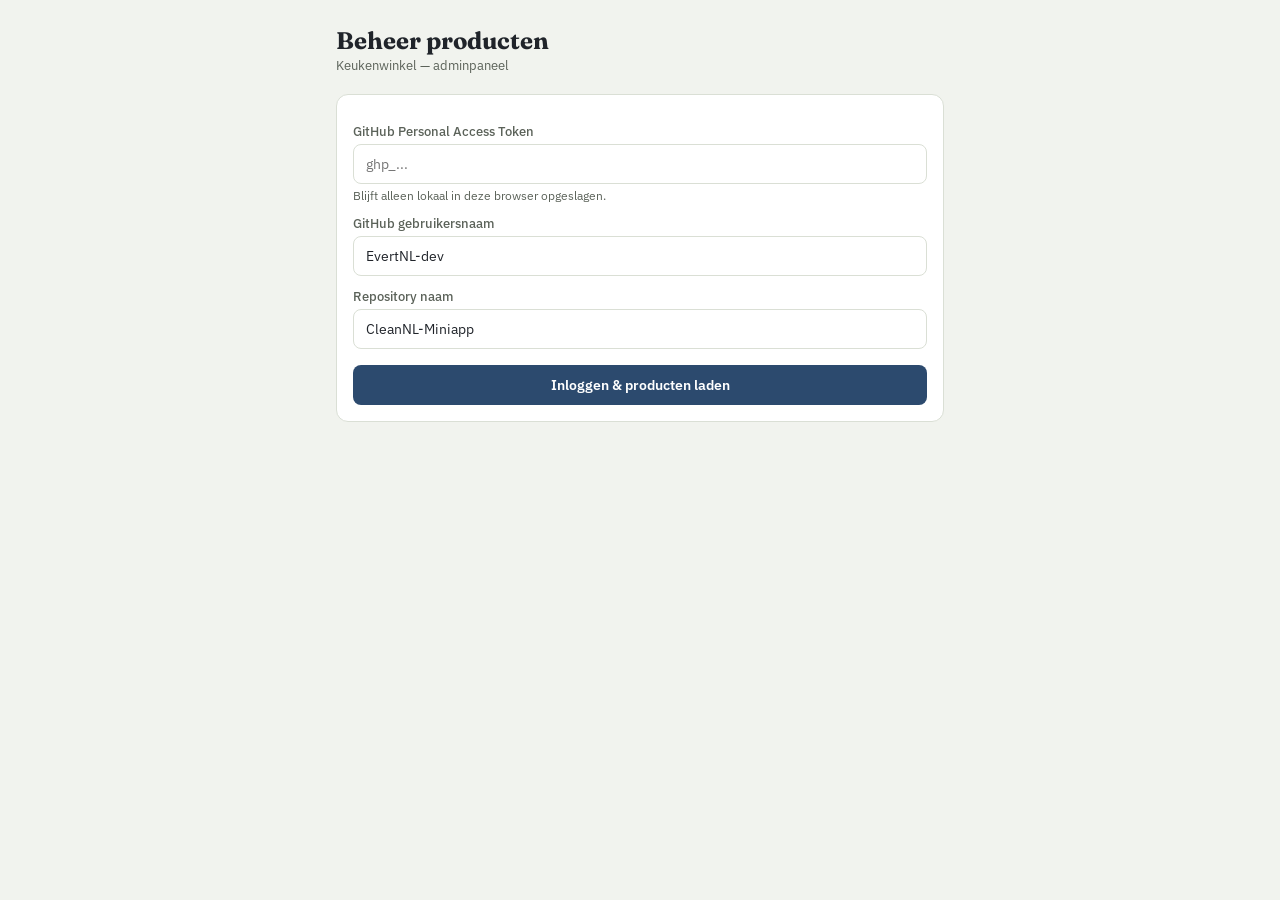
==== admin.html @ 68d15c8e "Add files via upload" ====
<!DOCTYPE html>
<html lang="nl">
<head>
<meta charset="UTF-8">
<meta name="viewport" content="width=device-width, initial-scale=1.0">
<title>Beheer — Keukenwinkel</title>
<link rel="preconnect" href="https://fonts.googleapis.com">
<link href="https://fonts.googleapis.com/css2?family=Fraunces:opsz,wght@9..144,600;9..144,700&family=IBM+Plex+Sans:wght@400;500;600&family=IBM+Plex+Mono:wght@500&display=swap" rel="stylesheet">
<style>
  :root {
    --bg: #F1F3EE; --card: #FFFFFF; --ink: #20242A; --ink-soft: #5B6259;
    --delft: #2C4A6E; --delft-light: #4C6D91; --copper: #A8672E; --hairline: #DADFD5;
    --red: #B23A3A;
  }
  * { box-sizing: border-box; }
  body {
    margin: 0; background: var(--bg); color: var(--ink);
    font-family: 'IBM Plex Sans', sans-serif; padding: 20px 16px 60px;
    max-width: 640px; margin-inline: auto;
  }
  h1 {
    font-family: 'Fraunces', serif; font-weight: 700; font-size: 24px; margin: 6px 0 2px;
  }
  .sub { color: var(--ink-soft); font-size: 13px; margin: 0 0 20px; }
  label { display: block; font-size: 12.5px; font-weight: 500; color: var(--ink-soft); margin: 12px 0 5px; }
  input, textarea, select {
    width: 100%; padding: 10px 12px; border: 1px solid var(--hairline); border-radius: 8px;
    font-family: 'IBM Plex Sans', sans-serif; font-size: 14px; background: #fff; color: var(--ink);
  }
  textarea { resize: vertical; min-height: 50px; }
  button {
    font-family: 'IBM Plex Sans', sans-serif; font-weight: 600; font-size: 14px;
    padding: 11px 18px; border-radius: 8px; border: none; cursor: pointer;
  }
  .btn-primary { background: var(--delft); color: #fff; }
  .btn-primary:disabled { background: #A9B4BE; cursor: not-allowed; }
  .btn-ghost { background: transparent; color: var(--delft); border: 1px solid var(--hairline); }
  .btn-danger { background: transparent; color: var(--red); border: 1px solid #E9CACA; }
  .card {
    background: var(--card); border: 1px solid var(--hairline); border-radius: 12px;
    padding: 16px; margin-bottom: 14px;
  }
  .row { display: flex; gap: 10px; }
  .row > * { flex: 1; }
  .cat-header {
    display: flex; justify-content: space-between; align-items: center;
    margin: 26px 0 10px;
  }
  .cat-header h2 {
    font-family: 'Fraunces', serif; font-weight: 600; font-size: 17px; margin: 0;
  }
  .product-row {
    display: flex; gap: 10px; align-items: flex-start; padding: 12px 0;
    border-top: 1px solid var(--hairline);
  }
  .product-row:first-of-type { border-top: none; }
  .product-row img {
    width: 52px; height: 52px; border-radius: 8px; object-fit: cover; background: var(--bg); flex-shrink: 0;
  }
  .product-fields { flex: 1; display: flex; flex-direction: column; gap: 6px; }
  .product-fields .row2 { display: flex; gap: 6px; }
  .status {
    position: fixed; bottom: 0; left: 0; right: 0; padding: 12px 16px;
    font-size: 13px; text-align: center; font-weight: 500;
  }
  .status.ok { background: #E4EEE1; color: #2E5A2A; }
  .status.err { background: #F6E3E3; color: var(--red); }
  .status.busy { background: #EFEBE0; color: var(--copper); }
  #loginScreen, #panel { display: none; }
  .hint { font-size: 12px; color: var(--ink-soft); margin-top: 4px; }
  .toolbar { display: flex; gap: 8px; margin-top: 20px; }
  .price-input { font-family: 'IBM Plex Mono', monospace; }
</style>
</head>
<body>

<h1>Beheer producten</h1>
<p class="sub">Keukenwinkel — adminpaneel</p>

<div id="loginScreen">
  <div class="card">
    <label for="token">GitHub Personal Access Token</label>
    <input type="password" id="token" placeholder="ghp_...">
    <p class="hint">Blijft alleen lokaal in deze browser opgeslagen.</p>

    <label for="owner">GitHub gebruikersnaam</label>
    <input type="text" id="owner" value="EvertNL-dev">

    <label for="repo">Repository naam</label>
    <input type="text" id="repo" value="CleanNL-Miniapp">

    <button class="btn-primary" style="margin-top:16px; width:100%;" onclick="loadData()">Inloggen &amp; producten laden</button>
  </div>
</div>

<div id="panel">
  <div id="categories"></div>

  <div class="toolbar">
    <button class="btn-ghost" onclick="addCategory()">+ Nieuwe categorie</button>
  </div>

  <div class="toolbar">
    <button class="btn-primary" id="saveBtn" onclick="saveData()">Wijzigingen opslaan</button>
    <button class="btn-ghost" onclick="logout()">Uitloggen</button>
  </div>
</div>

<div id="status"></div>

<script>
  let data = null;
  let sha = null;

  function creds() {
    return {
      token: sessionStorage.getItem('gh_token'),
      owner: sessionStorage.getItem('gh_owner'),
      repo: sessionStorage.getItem('gh_repo'),
    };
  }

  function setStatus(msg, type) {
    const el = document.getElementById('status');
    el.textContent = msg;
    el.className = 'status ' + (type || '');
    if (type === 'ok') setTimeout(() => { el.textContent = ''; el.className = 'status'; }, 3000);
  }

  async function loadData() {
    const token = document.getElementById('token').value.trim();
    const owner = document.getElementById('owner').value.trim();
    const repo = document.getElementById('repo').value.trim();
    if (!token || !owner || !repo) { setStatus('Vul alle velden in.', 'err'); return; }

    sessionStorage.setItem('gh_token', token);
    sessionStorage.setItem('gh_owner', owner);
    sessionStorage.setItem('gh_repo', repo);

    setStatus('Producten laden…', 'busy');
    try {
      const res = await fetch(`https://api.github.com/repos/${owner}/${repo}/contents/products.json`, {
        headers: { Authorization: `token ${token}` }
      });
      if (!res.ok) throw new Error(res.status === 404 ? 'products.json niet gevonden in deze repository.' : 'Kon niet inloggen — controleer je token en repogegevens.');
      const json = await res.json();
      sha = json.sha;
      data = JSON.parse(decodeURIComponent(escape(atob(json.content))));
      document.getElementById('loginScreen').style.display = 'none';
      document.getElementById('panel').style.display = 'block';
      renderCategories();
      setStatus('Producten geladen.', 'ok');
    } catch (e) {
      setStatus(e.message, 'err');
    }
  }

  function logout() {
    sessionStorage.clear();
    location.reload();
  }

  function renderCategories() {
    const wrap = document.getElementById('categories');
    wrap.innerHTML = data.categorieen.map((cat, ci) => `
      <div class="cat-header">
        <h2><input type="text" value="${escapeAttr(cat.naam)}" oninput="data.categorieen[${ci}].naam=this.value" style="border:none;background:transparent;font:inherit;padding:0;width:auto;max-width:60vw;"></h2>
        <button class="btn-danger" onclick="removeCategory(${ci})">Verwijder categorie</button>
      </div>
      <div class="card">
        ${cat.producten.map((p, pi) => productRow(p, ci, pi)).join('') || '<p class="hint">Nog geen producten in deze categorie.</p>'}
        <button class="btn-ghost" style="margin-top:10px;" onclick="addProduct(${ci})">+ Product toevoegen</button>
      </div>
    `).join('');
  }

  function productRow(p, ci, pi) {
    return `
      <div class="product-row">
        <img src="${p.afbeelding || ''}" onerror="this.style.opacity=0.2">
        <div class="product-fields">
          <input type="text" value="${escapeAttr(p.naam)}" placeholder="Productnaam"
            oninput="data.categorieen[${ci}].producten[${pi}].naam=this.value">
          <textarea placeholder="Beschrijving" rows="2"
            oninput="data.categorieen[${ci}].producten[${pi}].beschrijving=this.value">${p.beschrijving || ''}</textarea>
          <div class="row2">
            <input class="price-input" type="number" step="0.01" value="${p.prijs}" placeholder="Prijs" style="max-width:110px;"
              oninput="data.categorieen[${ci}].producten[${pi}].prijs=parseFloat(this.value)||0">
            <input type="text" value="${escapeAttr(p.afbeelding || '')}" placeholder="Afbeelding URL"
              oninput="data.categorieen[${ci}].producten[${pi}].afbeelding=this.value; this.previousElementSibling; refreshThumb(this)">
          </div>
        </div>
        <button class="btn-danger" style="align-self:flex-start;" onclick="removeProduct(${ci},${pi})">✕</button>
      </div>`;
  }

  function refreshThumb(input) {
    const img = input.closest('.product-row').querySelector('img');
    img.src = input.value;
    img.style.opacity = 1;
  }

  function escapeAttr(s) {
    return (s || '').replace(/&/g, '&amp;').replace(/"/g, '&quot;');
  }

  function addCategory() {
    const naam = prompt('Naam van de nieuwe categorie:');
    if (!naam) return;
    data.categorieen.push({
      id: 'cat_' + Date.now(),
      naam,
      producten: []
    });
    renderCategories();
  }

  function removeCategory(ci) {
    if (!confirm('Deze categorie en alle producten erin verwijderen?')) return;
    data.categorieen.splice(ci, 1);
    renderCategories();
  }

  function addProduct(ci) {
    data.categorieen[ci].producten.push({
      id: 'p_' + Date.now(),
      naam: 'Nieuw product',
      beschrijving: '',
      prijs: 0,
      afbeelding: ''
    });
    renderCategories();
  }

  function removeProduct(ci, pi) {
    if (!confirm('Dit product verwijderen?')) return;
    data.categorieen[ci].producten.splice(pi, 1);
    renderCategories();
  }

  async function saveData() {
    const { token, owner, repo } = creds();
    const btn = document.getElementById('saveBtn');
    btn.disabled = true;
    setStatus('Opslaan…', 'busy');
    try {
      const content = btoa(unescape(encodeURIComponent(JSON.stringify(data, null, 2))));
      const res = await fetch(`https://api.github.com/repos/${owner}/${repo}/contents/products.json`, {
        method: 'PUT',
        headers: { Authorization: `token ${token}`, 'Content-Type': 'application/json' },
        body: JSON.stringify({
          message: 'Producten bijgewerkt via adminpaneel',
          content,
          sha,
        })
      });
      if (!res.ok) throw new Error('Opslaan mislukt — controleer je token-rechten.');
      const json = await res.json();
      sha = json.content.sha;
      setStatus('Opgeslagen! De site werkt dit binnen een minuut bij.', 'ok');
    } catch (e) {
      setStatus(e.message, 'err');
    } finally {
      btn.disabled = false;
    }
  }

  // Auto-login if we already have credentials this session
  (function init() {
    const { token, owner, repo } = creds();
    if (token && owner && repo) {
      document.getElementById('token').value = token;
      document.getElementById('owner').value = owner;
      document.getElementById('repo').value = repo;
      loadData();
    } else {
      document.getElementById('loginScreen').style.display = 'block';
    }
  })();
</script>

</body>
</html>
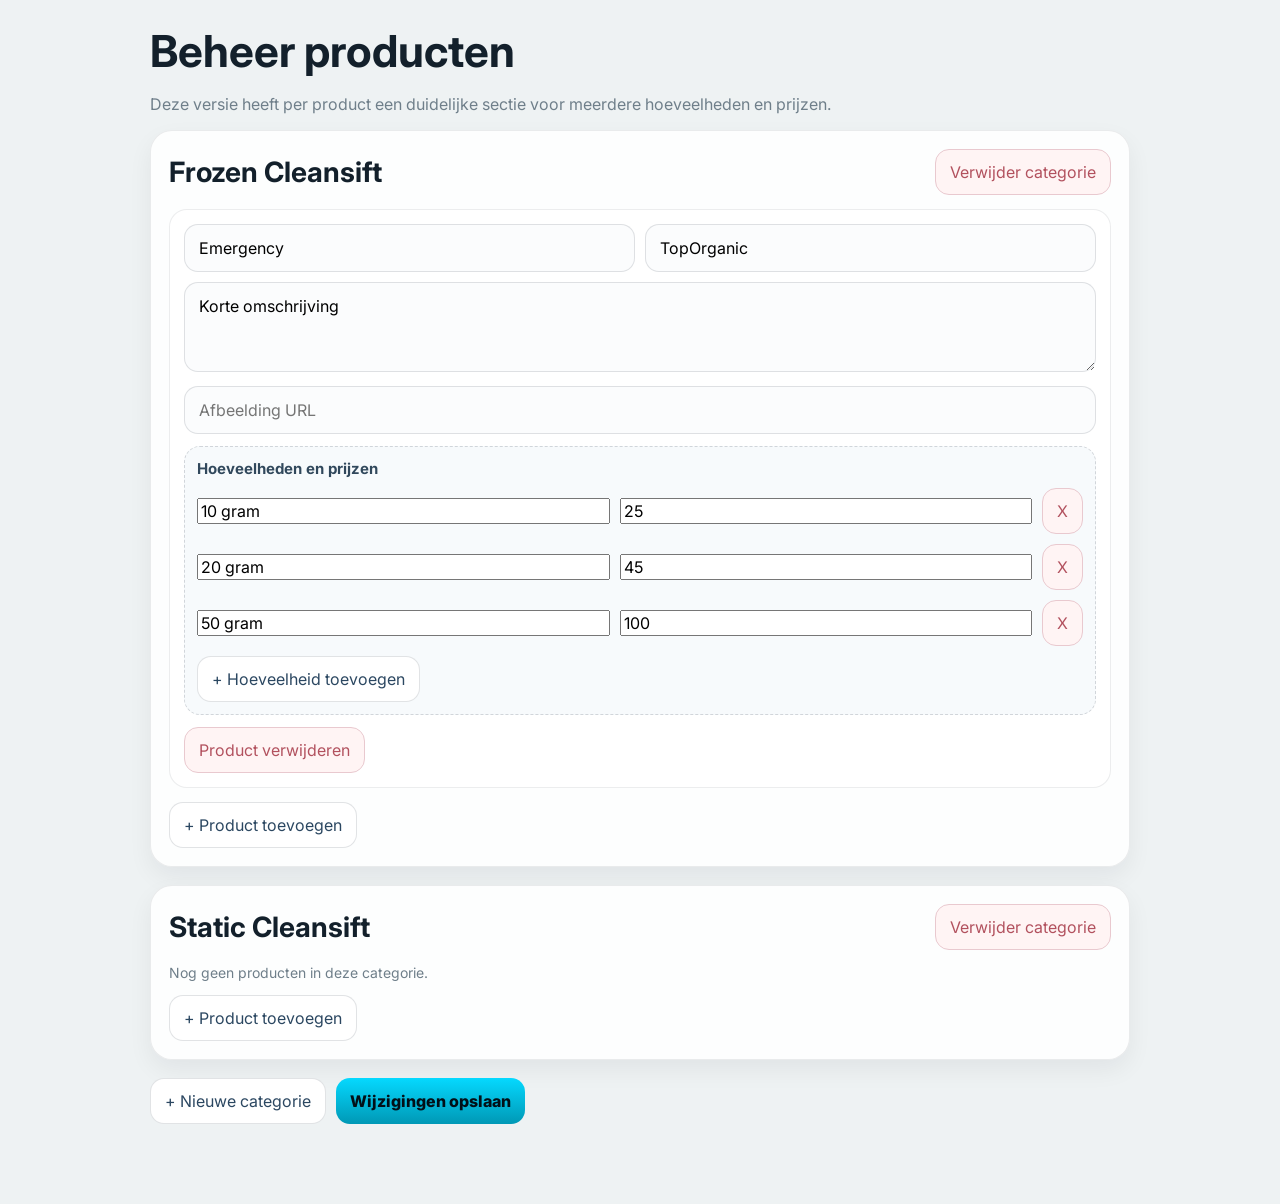
==== commit 174347ac: "Add files via upload" ====
--- a/admin.html
+++ b/admin.html
@@ -1,283 +1 @@
-<!DOCTYPE html>
-<html lang="nl">
-<head>
-<meta charset="UTF-8">
-<meta name="viewport" content="width=device-width, initial-scale=1.0">
-<title>Beheer — Keukenwinkel</title>
-<link rel="preconnect" href="https://fonts.googleapis.com">
-<link href="https://fonts.googleapis.com/css2?family=Fraunces:opsz,wght@9..144,600;9..144,700&family=IBM+Plex+Sans:wght@400;500;600&family=IBM+Plex+Mono:wght@500&display=swap" rel="stylesheet">
-<style>
-  :root {
-    --bg: #F1F3EE; --card: #FFFFFF; --ink: #20242A; --ink-soft: #5B6259;
-    --delft: #2C4A6E; --delft-light: #4C6D91; --copper: #A8672E; --hairline: #DADFD5;
-    --red: #B23A3A;
-  }
-  * { box-sizing: border-box; }
-  body {
-    margin: 0; background: var(--bg); color: var(--ink);
-    font-family: 'IBM Plex Sans', sans-serif; padding: 20px 16px 60px;
-    max-width: 640px; margin-inline: auto;
-  }
-  h1 {
-    font-family: 'Fraunces', serif; font-weight: 700; font-size: 24px; margin: 6px 0 2px;
-  }
-  .sub { color: var(--ink-soft); font-size: 13px; margin: 0 0 20px; }
-  label { display: block; font-size: 12.5px; font-weight: 500; color: var(--ink-soft); margin: 12px 0 5px; }
-  input, textarea, select {
-    width: 100%; padding: 10px 12px; border: 1px solid var(--hairline); border-radius: 8px;
-    font-family: 'IBM Plex Sans', sans-serif; font-size: 14px; background: #fff; color: var(--ink);
-  }
-  textarea { resize: vertical; min-height: 50px; }
-  button {
-    font-family: 'IBM Plex Sans', sans-serif; font-weight: 600; font-size: 14px;
-    padding: 11px 18px; border-radius: 8px; border: none; cursor: pointer;
-  }
-  .btn-primary { background: var(--delft); color: #fff; }
-  .btn-primary:disabled { background: #A9B4BE; cursor: not-allowed; }
-  .btn-ghost { background: transparent; color: var(--delft); border: 1px solid var(--hairline); }
-  .btn-danger { background: transparent; color: var(--red); border: 1px solid #E9CACA; }
-  .card {
-    background: var(--card); border: 1px solid var(--hairline); border-radius: 12px;
-    padding: 16px; margin-bottom: 14px;
-  }
-  .row { display: flex; gap: 10px; }
-  .row > * { flex: 1; }
-  .cat-header {
-    display: flex; justify-content: space-between; align-items: center;
-    margin: 26px 0 10px;
-  }
-  .cat-header h2 {
-    font-family: 'Fraunces', serif; font-weight: 600; font-size: 17px; margin: 0;
-  }
-  .product-row {
-    display: flex; gap: 10px; align-items: flex-start; padding: 12px 0;
-    border-top: 1px solid var(--hairline);
-  }
-  .product-row:first-of-type { border-top: none; }
-  .product-row img {
-    width: 52px; height: 52px; border-radius: 8px; object-fit: cover; background: var(--bg); flex-shrink: 0;
-  }
-  .product-fields { flex: 1; display: flex; flex-direction: column; gap: 6px; }
-  .product-fields .row2 { display: flex; gap: 6px; }
-  .status {
-    position: fixed; bottom: 0; left: 0; right: 0; padding: 12px 16px;
-    font-size: 13px; text-align: center; font-weight: 500;
-  }
-  .status.ok { background: #E4EEE1; color: #2E5A2A; }
-  .status.err { background: #F6E3E3; color: var(--red); }
-  .status.busy { background: #EFEBE0; color: var(--copper); }
-  #loginScreen, #panel { display: none; }
-  .hint { font-size: 12px; color: var(--ink-soft); margin-top: 4px; }
-  .toolbar { display: flex; gap: 8px; margin-top: 20px; }
-  .price-input { font-family: 'IBM Plex Mono', monospace; }
-</style>
-</head>
-<body>
-
-<h1>Beheer producten</h1>
-<p class="sub">Keukenwinkel — adminpaneel</p>
-
-<div id="loginScreen">
-  <div class="card">
-    <label for="token">GitHub Personal Access Token</label>
-    <input type="password" id="token" placeholder="ghp_...">
-    <p class="hint">Blijft alleen lokaal in deze browser opgeslagen.</p>
-
-    <label for="owner">GitHub gebruikersnaam</label>
-    <input type="text" id="owner" value="EvertNL-dev">
-
-    <label for="repo">Repository naam</label>
-    <input type="text" id="repo" value="CleanNL-Miniapp">
-
-    <button class="btn-primary" style="margin-top:16px; width:100%;" onclick="loadData()">Inloggen &amp; producten laden</button>
-  </div>
-</div>
-
-<div id="panel">
-  <div id="categories"></div>
-
-  <div class="toolbar">
-    <button class="btn-ghost" onclick="addCategory()">+ Nieuwe categorie</button>
-  </div>
-
-  <div class="toolbar">
-    <button class="btn-primary" id="saveBtn" onclick="saveData()">Wijzigingen opslaan</button>
-    <button class="btn-ghost" onclick="logout()">Uitloggen</button>
-  </div>
-</div>
-
-<div id="status"></div>
-
-<script>
-  let data = null;
-  let sha = null;
-
-  function creds() {
-    return {
-      token: sessionStorage.getItem('gh_token'),
-      owner: sessionStorage.getItem('gh_owner'),
-      repo: sessionStorage.getItem('gh_repo'),
-    };
-  }
-
-  function setStatus(msg, type) {
-    const el = document.getElementById('status');
-    el.textContent = msg;
-    el.className = 'status ' + (type || '');
-    if (type === 'ok') setTimeout(() => { el.textContent = ''; el.className = 'status'; }, 3000);
-  }
-
-  async function loadData() {
-    const token = document.getElementById('token').value.trim();
-    const owner = document.getElementById('owner').value.trim();
-    const repo = document.getElementById('repo').value.trim();
-    if (!token || !owner || !repo) { setStatus('Vul alle velden in.', 'err'); return; }
-
-    sessionStorage.setItem('gh_token', token);
-    sessionStorage.setItem('gh_owner', owner);
-    sessionStorage.setItem('gh_repo', repo);
-
-    setStatus('Producten laden…', 'busy');
-    try {
-      const res = await fetch(`https://api.github.com/repos/${owner}/${repo}/contents/products.json`, {
-        headers: { Authorization: `token ${token}` }
-      });
-      if (!res.ok) throw new Error(res.status === 404 ? 'products.json niet gevonden in deze repository.' : 'Kon niet inloggen — controleer je token en repogegevens.');
-      const json = await res.json();
-      sha = json.sha;
-      data = JSON.parse(decodeURIComponent(escape(atob(json.content))));
-      document.getElementById('loginScreen').style.display = 'none';
-      document.getElementById('panel').style.display = 'block';
-      renderCategories();
-      setStatus('Producten geladen.', 'ok');
-    } catch (e) {
-      setStatus(e.message, 'err');
-    }
-  }
-
-  function logout() {
-    sessionStorage.clear();
-    location.reload();
-  }
-
-  function renderCategories() {
-    const wrap = document.getElementById('categories');
-    wrap.innerHTML = data.categorieen.map((cat, ci) => `
-      <div class="cat-header">
-        <h2><input type="text" value="${escapeAttr(cat.naam)}" oninput="data.categorieen[${ci}].naam=this.value" style="border:none;background:transparent;font:inherit;padding:0;width:auto;max-width:60vw;"></h2>
-        <button class="btn-danger" onclick="removeCategory(${ci})">Verwijder categorie</button>
-      </div>
-      <div class="card">
-        ${cat.producten.map((p, pi) => productRow(p, ci, pi)).join('') || '<p class="hint">Nog geen producten in deze categorie.</p>'}
-        <button class="btn-ghost" style="margin-top:10px;" onclick="addProduct(${ci})">+ Product toevoegen</button>
-      </div>
-    `).join('');
-  }
-
-  function productRow(p, ci, pi) {
-    return `
-      <div class="product-row">
-        <img src="${p.afbeelding || ''}" onerror="this.style.opacity=0.2">
-        <div class="product-fields">
-          <input type="text" value="${escapeAttr(p.naam)}" placeholder="Productnaam"
-            oninput="data.categorieen[${ci}].producten[${pi}].naam=this.value">
-          <textarea placeholder="Beschrijving" rows="2"
-            oninput="data.categorieen[${ci}].producten[${pi}].beschrijving=this.value">${p.beschrijving || ''}</textarea>
-          <div class="row2">
-            <input class="price-input" type="number" step="0.01" value="${p.prijs}" placeholder="Prijs" style="max-width:110px;"
-              oninput="data.categorieen[${ci}].producten[${pi}].prijs=parseFloat(this.value)||0">
-            <input type="text" value="${escapeAttr(p.afbeelding || '')}" placeholder="Afbeelding URL"
-              oninput="data.categorieen[${ci}].producten[${pi}].afbeelding=this.value; this.previousElementSibling; refreshThumb(this)">
-          </div>
-        </div>
-        <button class="btn-danger" style="align-self:flex-start;" onclick="removeProduct(${ci},${pi})">✕</button>
-      </div>`;
-  }
-
-  function refreshThumb(input) {
-    const img = input.closest('.product-row').querySelector('img');
-    img.src = input.value;
-    img.style.opacity = 1;
-  }
-
-  function escapeAttr(s) {
-    return (s || '').replace(/&/g, '&amp;').replace(/"/g, '&quot;');
-  }
-
-  function addCategory() {
-    const naam = prompt('Naam van de nieuwe categorie:');
-    if (!naam) return;
-    data.categorieen.push({
-      id: 'cat_' + Date.now(),
-      naam,
-      producten: []
-    });
-    renderCategories();
-  }
-
-  function removeCategory(ci) {
-    if (!confirm('Deze categorie en alle producten erin verwijderen?')) return;
-    data.categorieen.splice(ci, 1);
-    renderCategories();
-  }
-
-  function addProduct(ci) {
-    data.categorieen[ci].producten.push({
-      id: 'p_' + Date.now(),
-      naam: 'Nieuw product',
-      beschrijving: '',
-      prijs: 0,
-      afbeelding: ''
-    });
-    renderCategories();
-  }
-
-  function removeProduct(ci, pi) {
-    if (!confirm('Dit product verwijderen?')) return;
-    data.categorieen[ci].producten.splice(pi, 1);
-    renderCategories();
-  }
-
-  async function saveData() {
-    const { token, owner, repo } = creds();
-    const btn = document.getElementById('saveBtn');
-    btn.disabled = true;
-    setStatus('Opslaan…', 'busy');
-    try {
-      const content = btoa(unescape(encodeURIComponent(JSON.stringify(data, null, 2))));
-      const res = await fetch(`https://api.github.com/repos/${owner}/${repo}/contents/products.json`, {
-        method: 'PUT',
-        headers: { Authorization: `token ${token}`, 'Content-Type': 'application/json' },
-        body: JSON.stringify({
-          message: 'Producten bijgewerkt via adminpaneel',
-          content,
-          sha,
-        })
-      });
-      if (!res.ok) throw new Error('Opslaan mislukt — controleer je token-rechten.');
-      const json = await res.json();
-      sha = json.content.sha;
-      setStatus('Opgeslagen! De site werkt dit binnen een minuut bij.', 'ok');
-    } catch (e) {
-      setStatus(e.message, 'err');
-    } finally {
-      btn.disabled = false;
-    }
-  }
-
-  // Auto-login if we already have credentials this session
-  (function init() {
-    const { token, owner, repo } = creds();
-    if (token && owner && repo) {
-      document.getElementById('token').value = token;
-      document.getElementById('owner').value = owner;
-      document.getElementById('repo').value = repo;
-      loadData();
-    } else {
-      document.getElementById('loginScreen').style.display = 'block';
-    }
-  })();
-</script>
-
-</body>
-</html>
+<!doctype html><html lang="nl"><head><meta charset="utf-8"><meta name="viewport" content="width=device-width, initial-scale=1"><title>CleanNL Admin v2</title><link rel="preconnect" href="https://fonts.googleapis.com"><link rel="preconnect" href="https://fonts.gstatic.com" crossorigin><link href="https://fonts.googleapis.com/css2?family=Inter:wght@400;500;700;800&display=swap" rel="stylesheet"><link rel="stylesheet" href="./styles.css"></head><body class="admin"><main class="admin-wrap"><h1>Beheer producten</h1><p>Deze versie heeft per product een duidelijke sectie voor meerdere hoeveelheden en prijzen.</p><div id="categories"></div><div class="actions"><button id="addCategory" class="btn-secondary">+ Nieuwe categorie</button><button id="save" class="btn">Wijzigingen opslaan</button></div></main><script src="./admin.js" defer></script></body></html>
--- a/styles.css
+++ b/styles.css
@@ -0,0 +1 @@
+:root{--bg:#08111a;--card:rgba(10,18,25,.84);--text:#f5f7fb;--muted:#9db1c5;--line:rgba(0,217,255,.18);--accent:#05d9ff;--accent2:#0098b5;--radius:20px;--shadow:0 12px 32px rgba(0,0,0,.28)}*{box-sizing:border-box}body{margin:0;font-family:Inter,Arial,sans-serif}button,input,textarea,select{font:inherit}body.storefront{color:var(--text);background:linear-gradient(180deg,rgba(3,8,12,.28),rgba(3,8,12,.94)),radial-gradient(circle at top right,rgba(5,217,255,.14),transparent 25%),url('https://images.unsplash.com/photo-1517479149777-5f3b1511d5ad?auto=format&fit=crop&w=1200&q=80') center/cover no-repeat fixed}body.admin{background:#eef2f3;color:#13202b}.container{width:min(100%,450px);margin:0 auto;padding:18px 14px 110px}.topbar{display:flex;justify-content:space-between;margin-bottom:14px}.pill{padding:10px 14px;border-radius:999px;border:1px solid var(--line);background:rgba(255,255,255,.08);color:var(--text)}.hero{background:linear-gradient(180deg,rgba(6,16,24,.46),rgba(6,16,24,.8));border:1px solid var(--line);border-radius:28px;padding:18px;box-shadow:var(--shadow);margin-bottom:14px;backdrop-filter:blur(12px)}.logo{width:92px;height:92px;margin:0 auto 14px;border-radius:20px;display:grid;place-items:center;font-weight:800;text-align:center;letter-spacing:.08em;color:white;background:linear-gradient(180deg,rgba(15,30,46,.95),rgba(4,9,14,.95));border:1px solid rgba(5,217,255,.38)}.profile{display:flex;align-items:center;gap:12px}.avatar{width:44px;height:44px;border-radius:50%;display:grid;place-items:center;color:var(--accent);border:1px solid rgba(5,217,255,.55);background:rgba(5,217,255,.12);font-weight:800}.profile small{color:#89ddec;letter-spacing:.24em;text-transform:uppercase}.profile h1{margin:4px 0 0;font-size:34px;line-height:1}.stats{display:flex;gap:8px;flex-wrap:wrap;margin-top:16px}.stat{padding:10px 14px;border-radius:999px;background:rgba(5,217,255,.1);border:1px solid var(--line)}.filters{display:grid;grid-template-columns:1fr 1fr;gap:10px;margin-bottom:14px}.select{width:100%;padding:14px 16px;border-radius:18px;background:rgba(8,15,23,.76);color:var(--text);border:1px solid var(--line)}.grid{display:grid;grid-template-columns:1fr 1fr;gap:12px}.card{border-radius:22px;overflow:hidden;border:1px solid rgba(0,217,255,.22);background:linear-gradient(180deg,rgba(255,255,255,.04),rgba(0,0,0,.24)),var(--card);box-shadow:var(--shadow)}.card img{width:100%;aspect-ratio:1/1;object-fit:cover;display:block;background:#0f1720}.card-body{padding:12px}.badge{display:inline-block;font-size:11px;border-radius:999px;padding:6px 10px;border:1px solid rgba(255,255,255,.08);background:rgba(0,0,0,.24)}.card h3{margin:10px 0 8px;font-size:20px;line-height:1.1}.variant-row{display:flex;flex-wrap:wrap;gap:8px;margin:10px 0 12px}.variant-btn{padding:8px 10px;border-radius:999px;border:1px solid rgba(5,217,255,.24);background:rgba(5,217,255,.08);color:white;cursor:pointer}.variant-btn.active{background:rgba(5,217,255,.22);border-color:rgba(5,217,255,.62)}.price-row{display:flex;justify-content:space-between;align-items:end;gap:10px}.meta{color:var(--muted);font-size:12px}.price{font-size:22px;font-weight:800}.nav{position:fixed;left:50%;bottom:12px;transform:translateX(-50%);width:min(100% - 22px,430px);display:grid;grid-template-columns:repeat(5,1fr);gap:4px;padding:10px 8px;border-radius:999px;background:rgba(8,15,24,.9);border:1px solid rgba(5,217,255,.2);box-shadow:var(--shadow)}.nav a{text-align:center;text-decoration:none;color:var(--muted);padding:8px 4px;border-radius:999px}.nav a.active{color:white;background:rgba(5,217,255,.18)}.admin-wrap{width:min(980px,calc(100% - 40px));margin:24px auto 80px}.admin-wrap h1{margin:0 0 6px;font-size:44px}.admin-wrap p{color:#6f7f8a}.category{background:rgba(255,255,255,.88);border:1px solid rgba(10,20,30,.08);border-radius:22px;padding:18px;margin-bottom:18px;box-shadow:0 10px 24px rgba(15,25,40,.06)}.category-head{display:flex;justify-content:space-between;gap:10px;align-items:center;margin-bottom:14px}.category-head h2{margin:0;font-size:28px}.editor{background:#fff;border:1px solid rgba(15,30,45,.08);border-radius:18px;padding:14px;margin-bottom:14px}.row-2{display:grid;grid-template-columns:1fr 1fr;gap:10px}.field{margin-bottom:10px}.field input,.field textarea{width:100%;padding:13px 14px;border:1px solid rgba(15,30,45,.12);border-radius:14px;background:#fbfcfd}.field textarea{min-height:90px;resize:vertical}.variant-box{margin-top:12px;padding:12px;border-radius:16px;background:#f7fafc;border:1px dashed rgba(15,30,45,.16)}.variant-box h4{margin:0 0 10px;font-size:15px;color:#31485c}.variant-item{display:grid;grid-template-columns:1fr 1fr auto;gap:10px;align-items:center;margin-bottom:10px}.btn,.btn-secondary,.btn-danger{border:none;border-radius:14px;padding:12px 14px;cursor:pointer}.btn{background:linear-gradient(180deg,var(--accent),var(--accent2));color:#021018;font-weight:800}.btn-secondary{background:white;color:#2b4761;border:1px solid rgba(15,30,45,.12)}.btn-danger{background:#fff4f4;color:#b2515e;border:1px solid #e9c9cf}.actions{display:flex;gap:10px;flex-wrap:wrap}.note{color:#6e7c87;font-size:14px}@media (max-width:720px){.filters,.grid,.row-2,.variant-item{grid-template-columns:1fr}.admin-wrap h1{font-size:34px}}
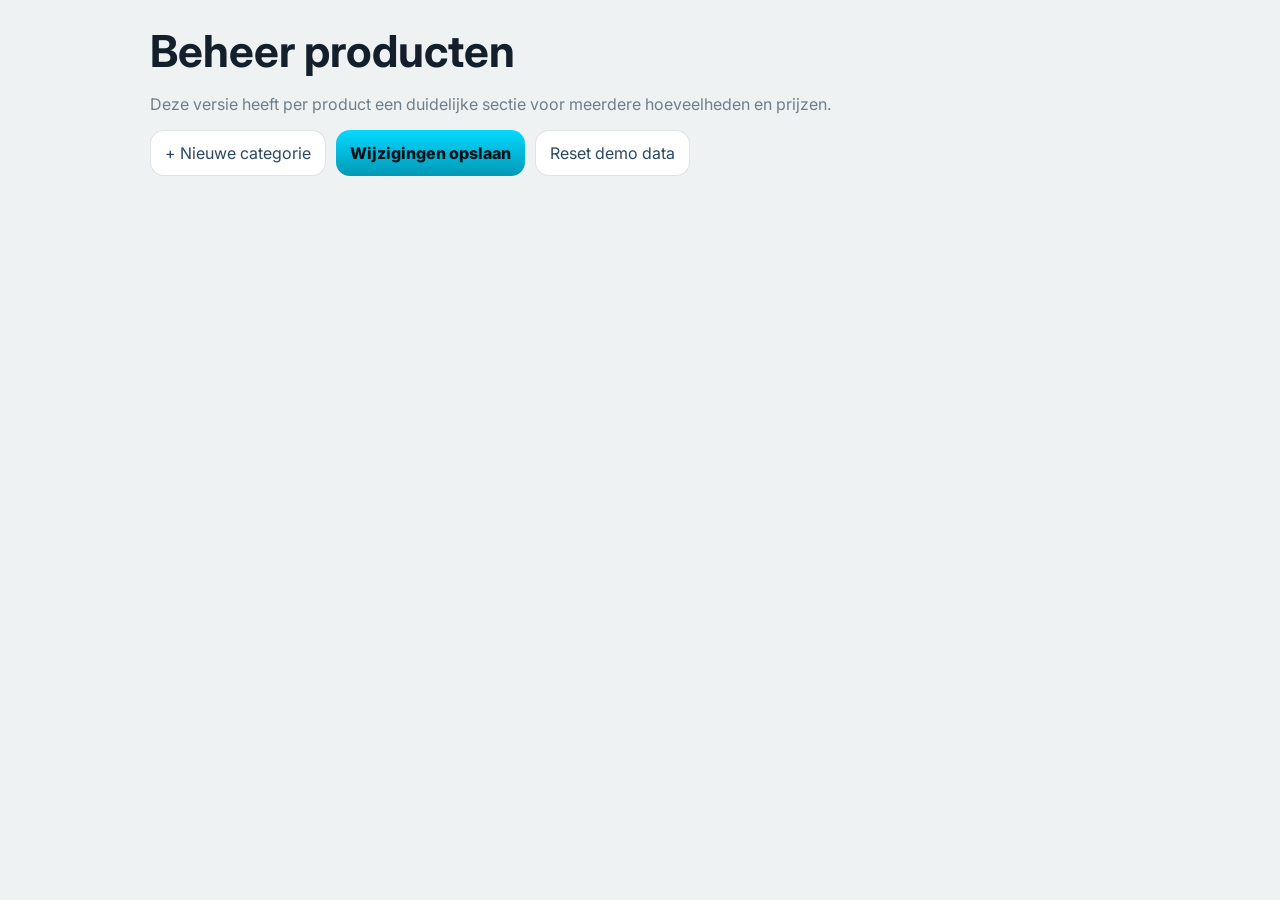
==== commit d6831d11: "Update admin.html" ====
--- a/admin.html
+++ b/admin.html
@@ -1 +1,30 @@
-<!doctype html><html lang="nl"><head><meta charset="utf-8"><meta name="viewport" content="width=device-width, initial-scale=1"><title>CleanNL Admin v2</title><link rel="preconnect" href="https://fonts.googleapis.com"><link rel="preconnect" href="https://fonts.gstatic.com" crossorigin><link href="https://fonts.googleapis.com/css2?family=Inter:wght@400;500;700;800&display=swap" rel="stylesheet"><link rel="stylesheet" href="./styles.css"></head><body class="admin"><main class="admin-wrap"><h1>Beheer producten</h1><p>Deze versie heeft per product een duidelijke sectie voor meerdere hoeveelheden en prijzen.</p><div id="categories"></div><div class="actions"><button id="addCategory" class="btn-secondary">+ Nieuwe categorie</button><button id="save" class="btn">Wijzigingen opslaan</button></div></main><script src="./admin.js" defer></script></body></html>
+<!doctype html>
+<html lang="nl">
+<head>
+  <meta charset="utf-8">
+  <meta name="viewport" content="width=device-width, initial-scale=1">
+  <title>CleanNL Admin v2</title>
+  <link rel="preconnect" href="https://fonts.googleapis.com">
+  <link rel="preconnect" href="https://fonts.gstatic.com" crossorigin>
+  <link href="https://fonts.googleapis.com/css2?family=Inter:wght@400;500;700;800&display=swap" rel="stylesheet">
+  <link rel="stylesheet" href="./styles.css">
+</head>
+<body class="admin">
+  <main class="admin-wrap">
+    <h1>Beheer producten</h1>
+    <p>Deze versie heeft per product een duidelijke sectie voor meerdere hoeveelheden en prijzen.</p>
+
+    <div id="categories"></div>
+
+    <div class="actions">
+      <button id="addCategory" class="btn-secondary">+ Nieuwe categorie</button>
+      <button id="save" class="btn">Wijzigingen opslaan</button>
+      <button id="resetData" class="btn-secondary">Reset demo data</button>
+    </div>
+  </main>
+
+  <script src="./data.js"></script>
+  <script src="./storage.js"></script>
+  <script src="./admin.js" defer></script>
+</body>
+</html>
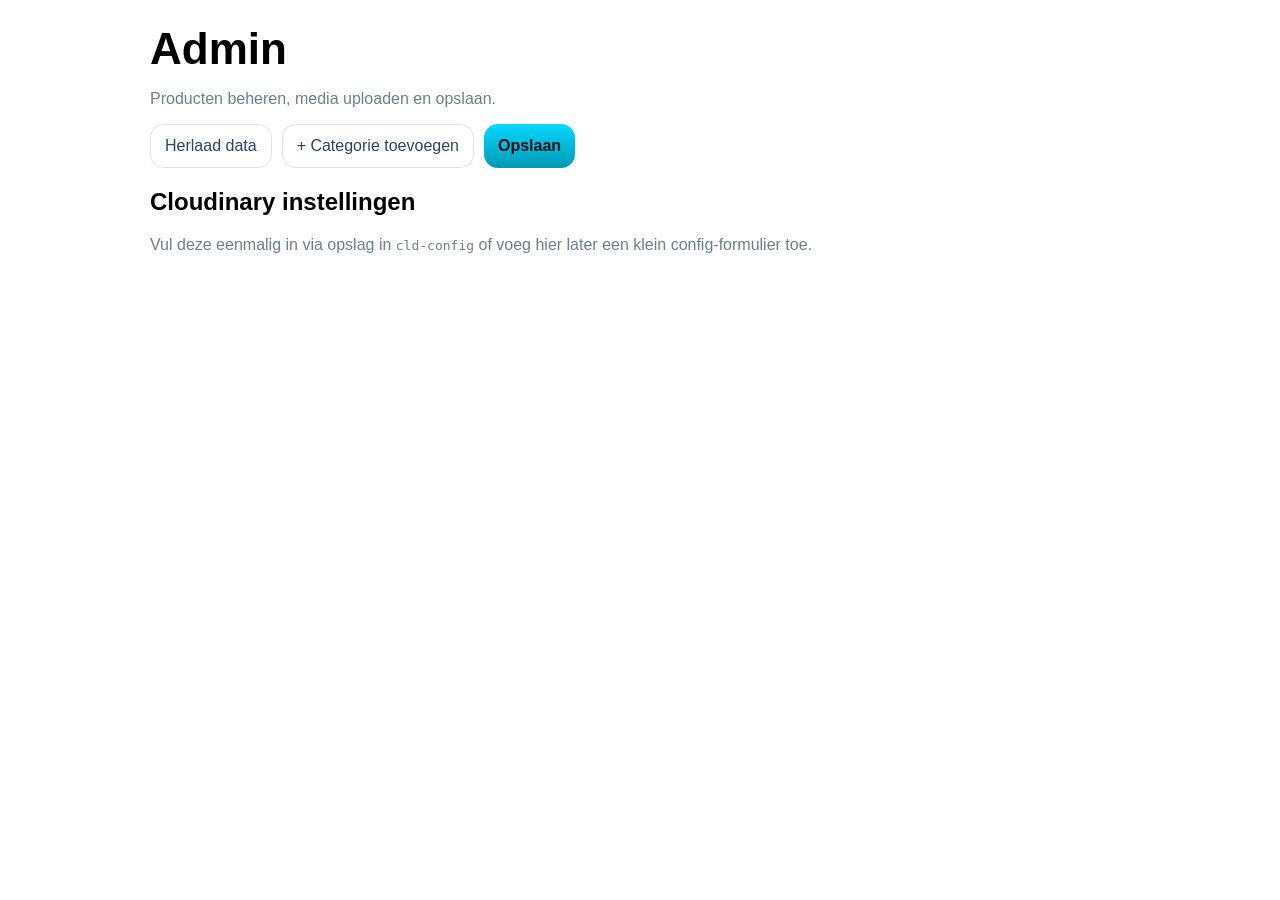
==== commit 7fd1ca00: "Refactor admin.html structure and content" ====
--- a/admin.html
+++ b/admin.html
@@ -1,30 +1,32 @@
 <!doctype html>
 <html lang="nl">
 <head>
-  <meta charset="utf-8">
-  <meta name="viewport" content="width=device-width, initial-scale=1">
-  <title>CleanNL Admin v2</title>
-  <link rel="preconnect" href="https://fonts.googleapis.com">
-  <link rel="preconnect" href="https://fonts.gstatic.com" crossorigin>
-  <link href="https://fonts.googleapis.com/css2?family=Inter:wght@400;500;700;800&display=swap" rel="stylesheet">
-  <link rel="stylesheet" href="./styles.css">
+  <meta charset="utf-8" />
+  <meta name="viewport" content="width=device-width, initial-scale=1" />
+  <title>Admin</title>
+  <link rel="stylesheet" href="styles.css" />
 </head>
-<body class="admin">
+<body>
   <main class="admin-wrap">
-    <h1>Beheer producten</h1>
-    <p>Deze versie heeft per product een duidelijke sectie voor meerdere hoeveelheden en prijzen.</p>
+    <header class="admin-header">
+      <div>
+        <h1>Admin</h1>
+        <p>Producten beheren, media uploaden en opslaan.</p>
+      </div>
+      <div class="actions">
+        <button id="resetData" type="button" class="btn-secondary">Herlaad data</button>
+        <button id="addCategory" type="button" class="btn-secondary">+ Categorie toevoegen</button>
+        <button id="save" type="button" class="btn">Opslaan</button>
+      </div>
+    </header>
 
-    <div id="categories"></div>
-
-    <div class="actions">
-      <button id="addCategory" class="btn-secondary">+ Nieuwe categorie</button>
-      <button id="save" class="btn">Wijzigingen opslaan</button>
-      <button id="resetData" class="btn-secondary">Reset demo data</button>
-    </div>
+    <section class="panel">
+      <h2>Cloudinary instellingen</h2>
+      <p>Vul deze eenmalig in via opslag in <code>cld-config</code> of voeg hier later een klein config-formulier toe.</p>
+      <div id="categories"></div>
+    </section>
   </main>
 
-  <script src="./data.js"></script>
-  <script src="./storage.js"></script>
-  <script src="./admin.js" defer></script>
+  <script src="admin.js" defer></script>
 </body>
 </html>
--- a/styles.css
+++ b/styles.css
@@ -1 +1,176 @@
 :root{--bg:#08111a;--card:rgba(10,18,25,.84);--text:#f5f7fb;--muted:#9db1c5;--line:rgba(0,217,255,.18);--accent:#05d9ff;--accent2:#0098b5;--radius:20px;--shadow:0 12px 32px rgba(0,0,0,.28)}*{box-sizing:border-box}body{margin:0;font-family:Inter,Arial,sans-serif}button,input,textarea,select{font:inherit}body.storefront{color:var(--text);background:linear-gradient(180deg,rgba(3,8,12,.28),rgba(3,8,12,.94)),radial-gradient(circle at top right,rgba(5,217,255,.14),transparent 25%),url('https://images.unsplash.com/photo-1517479149777-5f3b1511d5ad?auto=format&fit=crop&w=1200&q=80') center/cover no-repeat fixed}body.admin{background:#eef2f3;color:#13202b}.container{width:min(100%,450px);margin:0 auto;padding:18px 14px 110px}.topbar{display:flex;justify-content:space-between;margin-bottom:14px}.pill{padding:10px 14px;border-radius:999px;border:1px solid var(--line);background:rgba(255,255,255,.08);color:var(--text)}.hero{background:linear-gradient(180deg,rgba(6,16,24,.46),rgba(6,16,24,.8));border:1px solid var(--line);border-radius:28px;padding:18px;box-shadow:var(--shadow);margin-bottom:14px;backdrop-filter:blur(12px)}.logo{width:92px;height:92px;margin:0 auto 14px;border-radius:20px;display:grid;place-items:center;font-weight:800;text-align:center;letter-spacing:.08em;color:white;background:linear-gradient(180deg,rgba(15,30,46,.95),rgba(4,9,14,.95));border:1px solid rgba(5,217,255,.38)}.profile{display:flex;align-items:center;gap:12px}.avatar{width:44px;height:44px;border-radius:50%;display:grid;place-items:center;color:var(--accent);border:1px solid rgba(5,217,255,.55);background:rgba(5,217,255,.12);font-weight:800}.profile small{color:#89ddec;letter-spacing:.24em;text-transform:uppercase}.profile h1{margin:4px 0 0;font-size:34px;line-height:1}.stats{display:flex;gap:8px;flex-wrap:wrap;margin-top:16px}.stat{padding:10px 14px;border-radius:999px;background:rgba(5,217,255,.1);border:1px solid var(--line)}.filters{display:grid;grid-template-columns:1fr 1fr;gap:10px;margin-bottom:14px}.select{width:100%;padding:14px 16px;border-radius:18px;background:rgba(8,15,23,.76);color:var(--text);border:1px solid var(--line)}.grid{display:grid;grid-template-columns:1fr 1fr;gap:12px}.card{border-radius:22px;overflow:hidden;border:1px solid rgba(0,217,255,.22);background:linear-gradient(180deg,rgba(255,255,255,.04),rgba(0,0,0,.24)),var(--card);box-shadow:var(--shadow)}.card img{width:100%;aspect-ratio:1/1;object-fit:cover;display:block;background:#0f1720}.card-body{padding:12px}.badge{display:inline-block;font-size:11px;border-radius:999px;padding:6px 10px;border:1px solid rgba(255,255,255,.08);background:rgba(0,0,0,.24)}.card h3{margin:10px 0 8px;font-size:20px;line-height:1.1}.variant-row{display:flex;flex-wrap:wrap;gap:8px;margin:10px 0 12px}.variant-btn{padding:8px 10px;border-radius:999px;border:1px solid rgba(5,217,255,.24);background:rgba(5,217,255,.08);color:white;cursor:pointer}.variant-btn.active{background:rgba(5,217,255,.22);border-color:rgba(5,217,255,.62)}.price-row{display:flex;justify-content:space-between;align-items:end;gap:10px}.meta{color:var(--muted);font-size:12px}.price{font-size:22px;font-weight:800}.nav{position:fixed;left:50%;bottom:12px;transform:translateX(-50%);width:min(100% - 22px,430px);display:grid;grid-template-columns:repeat(5,1fr);gap:4px;padding:10px 8px;border-radius:999px;background:rgba(8,15,24,.9);border:1px solid rgba(5,217,255,.2);box-shadow:var(--shadow)}.nav a{text-align:center;text-decoration:none;color:var(--muted);padding:8px 4px;border-radius:999px}.nav a.active{color:white;background:rgba(5,217,255,.18)}.admin-wrap{width:min(980px,calc(100% - 40px));margin:24px auto 80px}.admin-wrap h1{margin:0 0 6px;font-size:44px}.admin-wrap p{color:#6f7f8a}.category{background:rgba(255,255,255,.88);border:1px solid rgba(10,20,30,.08);border-radius:22px;padding:18px;margin-bottom:18px;box-shadow:0 10px 24px rgba(15,25,40,.06)}.category-head{display:flex;justify-content:space-between;gap:10px;align-items:center;margin-bottom:14px}.category-head h2{margin:0;font-size:28px}.editor{background:#fff;border:1px solid rgba(15,30,45,.08);border-radius:18px;padding:14px;margin-bottom:14px}.row-2{display:grid;grid-template-columns:1fr 1fr;gap:10px}.field{margin-bottom:10px}.field input,.field textarea{width:100%;padding:13px 14px;border:1px solid rgba(15,30,45,.12);border-radius:14px;background:#fbfcfd}.field textarea{min-height:90px;resize:vertical}.variant-box{margin-top:12px;padding:12px;border-radius:16px;background:#f7fafc;border:1px dashed rgba(15,30,45,.16)}.variant-box h4{margin:0 0 10px;font-size:15px;color:#31485c}.variant-item{display:grid;grid-template-columns:1fr 1fr auto;gap:10px;align-items:center;margin-bottom:10px}.btn,.btn-secondary,.btn-danger{border:none;border-radius:14px;padding:12px 14px;cursor:pointer}.btn{background:linear-gradient(180deg,var(--accent),var(--accent2));color:#021018;font-weight:800}.btn-secondary{background:white;color:#2b4761;border:1px solid rgba(15,30,45,.12)}.btn-danger{background:#fff4f4;color:#b2515e;border:1px solid #e9c9cf}.actions{display:flex;gap:10px;flex-wrap:wrap}.note{color:#6e7c87;font-size:14px}@media (max-width:720px){.filters,.grid,.row-2,.variant-item{grid-template-columns:1fr}.admin-wrap h1{font-size:34px}}
+.card--clickable { cursor: pointer; }
+.card--clickable:focus-visible { outline: 2px solid var(--accent); outline-offset: 2px; }
+.product-modal {
+  position: fixed;
+  inset: 0;
+  display: none;
+  z-index: 50;
+}
+.product-modal.is-open { display: block; }
+.product-modal__backdrop {
+  position: absolute;
+  inset: 0;
+  background: rgba(4, 10, 16, 0.72);
+  backdrop-filter: blur(6px);
+}
+.product-modal__sheet {
+  position: absolute;
+  left: 50%;
+  bottom: 0;
+  transform: translateX(-50%);
+  width: min(100%, 460px);
+  max-height: 92vh;
+  overflow: auto;
+  border-top-left-radius: 26px;
+  border-top-right-radius: 26px;
+  background: linear-gradient(180deg, rgba(10,18,25,.98), rgba(7,14,20,.98));
+  border: 1px solid rgba(0,217,255,.22);
+  box-shadow: 0 -12px 40px rgba(0,0,0,.45);
+}
+.product-modal__close {
+  position: absolute;
+  top: 14px;
+  right: 14px;
+  width: 42px;
+  height: 42px;
+  border: 1px solid rgba(255,255,255,.12);
+  border-radius: 50%;
+  background: rgba(9,16,24,.74);
+  color: #fff;
+  font-size: 28px;
+  line-height: 1;
+  cursor: pointer;
+  z-index: 2;
+}
+.product-modal__image {
+  width: 100%;
+  aspect-ratio: 1 / 1;
+  object-fit: cover;
+  display: block;
+  background: #111;
+}
+.product-modal__content {
+  padding: 16px 16px 24px;
+}
+.product-modal__title {
+  margin: 12px 0 8px;
+  font-size: 28px;
+  line-height: 1.05;
+}
+.product-modal__description {
+  margin: 0 0 10px;
+  color: var(--muted);
+  line-height: 1.5;
+}
+.product-modal__block {
+  margin-top: 18px;
+}
+.product-modal__label {
+  margin-bottom: 10px;
+  color: #d8ecf2;
+  font-size: 14px;
+  font-weight: 700;
+}
+.product-modal__footer {
+  margin-top: 20px;
+  display: flex;
+  align-items: center;
+  justify-content: space-between;
+  gap: 14px;
+}
+.product-modal__footer .btn {
+  min-width: 140px;
+}
+.card--clickable { cursor: pointer; }
+.card--clickable:focus-visible { outline: 2px solid var(--accent); outline-offset: 2px; }
+
+.product-modal {
+  position: fixed;
+  inset: 0;
+  display: none;
+  z-index: 50;
+}
+
+.product-modal.is-open { display: block; }
+
+.product-modal__backdrop {
+  position: absolute;
+  inset: 0;
+  background: rgba(4, 10, 16, 0.72);
+  backdrop-filter: blur(6px);
+}
+
+.product-modal__sheet {
+  position: absolute;
+  left: 50%;
+  bottom: 0;
+  transform: translateX(-50%);
+  width: min(100%, 460px);
+  max-height: 92vh;
+  overflow: auto;
+  border-top-left-radius: 26px;
+  border-top-right-radius: 26px;
+  background: linear-gradient(180deg, rgba(10,18,25,.98), rgba(7,14,20,.98));
+  border: 1px solid rgba(0,217,255,.22);
+  box-shadow: 0 -12px 40px rgba(0,0,0,.45);
+}
+
+.product-modal__close {
+  position: absolute;
+  top: 14px;
+  right: 14px;
+  width: 42px;
+  height: 42px;
+  border: 1px solid rgba(255,255,255,.12);
+  border-radius: 50%;
+  background: rgba(9,16,24,.74);
+  color: #fff;
+  font-size: 28px;
+  line-height: 1;
+  cursor: pointer;
+  z-index: 2;
+}
+
+.product-modal__image {
+  width: 100%;
+  aspect-ratio: 1 / 1;
+  object-fit: cover;
+  display: block;
+  background: #111;
+}
+
+.product-modal__content {
+  padding: 16px 16px 24px;
+}
+
+.product-modal__title {
+  margin: 12px 0 8px;
+  font-size: 28px;
+  line-height: 1.05;
+}
+
+.product-modal__description {
+  margin: 0 0 10px;
+  color: var(--muted);
+  line-height: 1.5;
+}
+
+.product-modal__block {
+  margin-top: 18px;
+}
+
+.product-modal__label {
+  margin-bottom: 10px;
+  color: #d8ecf2;
+  font-size: 14px;
+  font-weight: 700;
+}
+
+.product-modal__footer {
+  margin-top: 20px;
+  display: flex;
+  align-items: center;
+  justify-content: space-between;
+  gap: 14px;
+}
